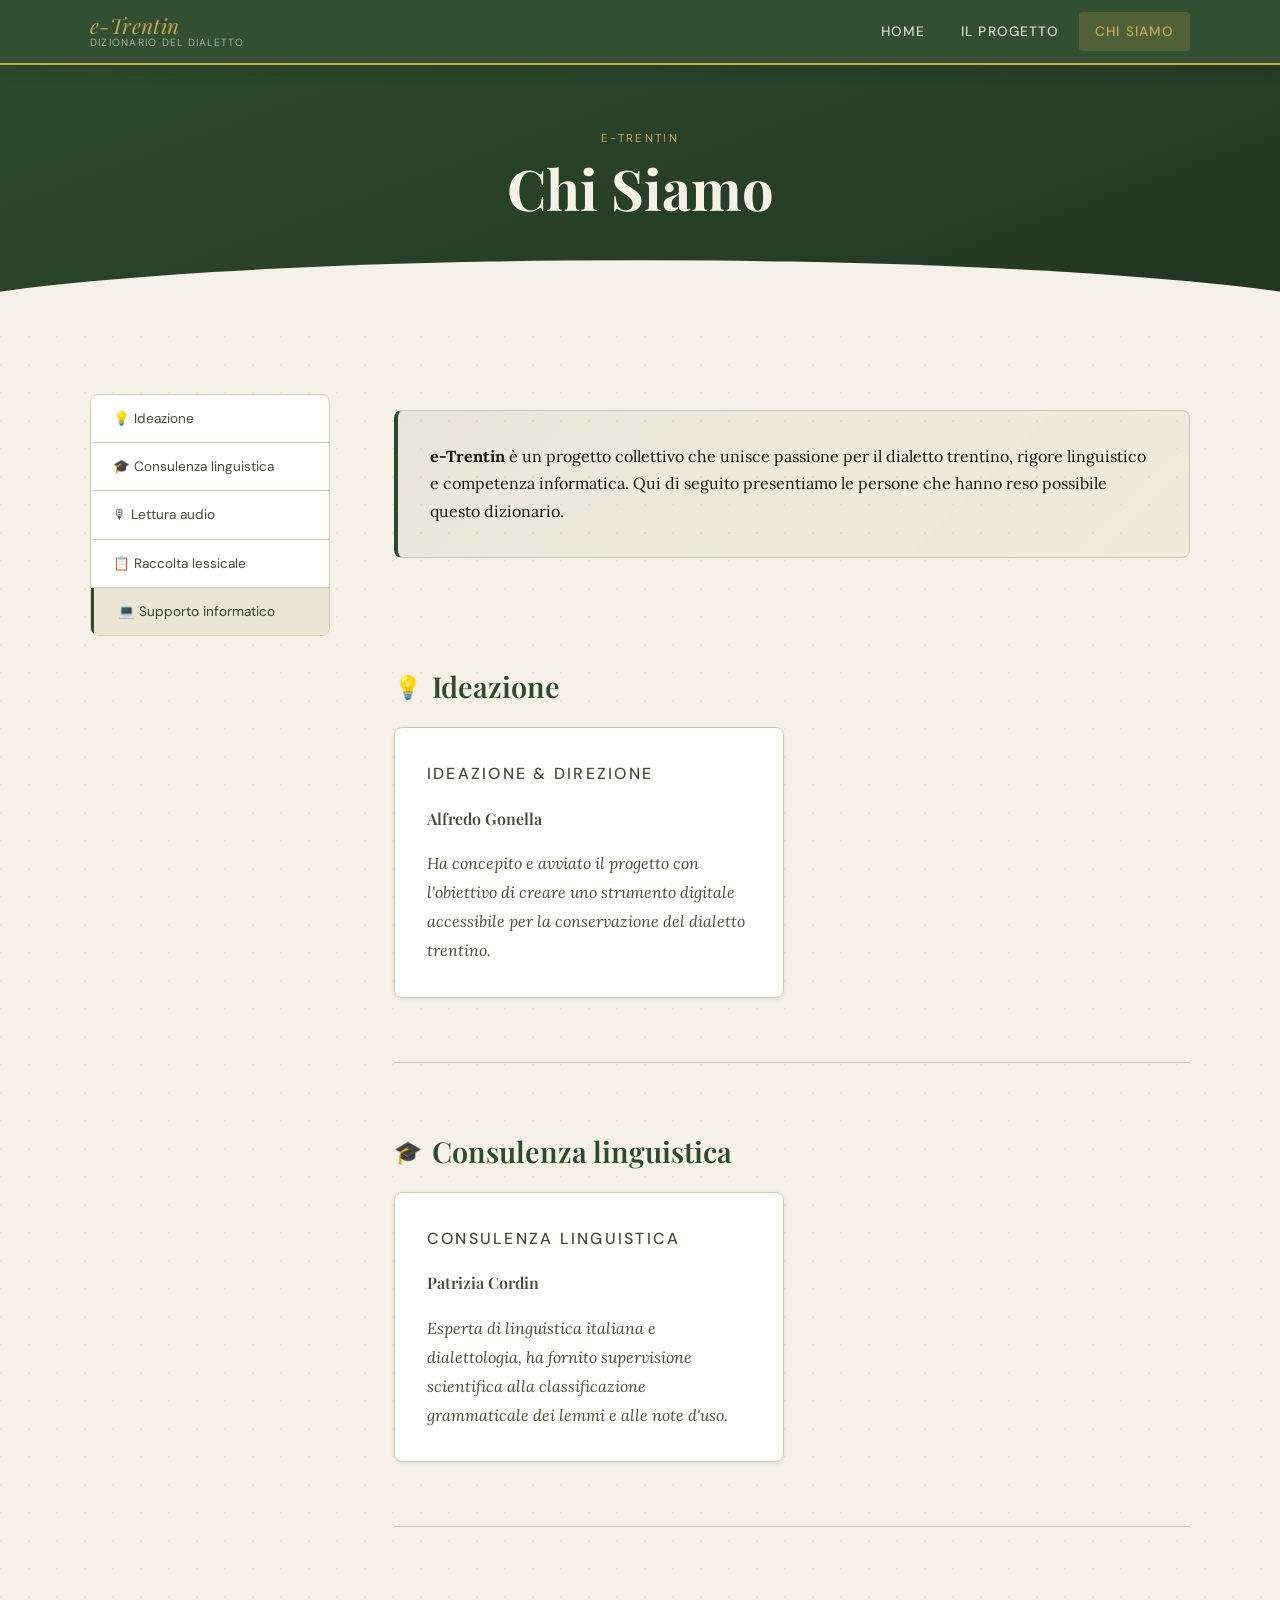
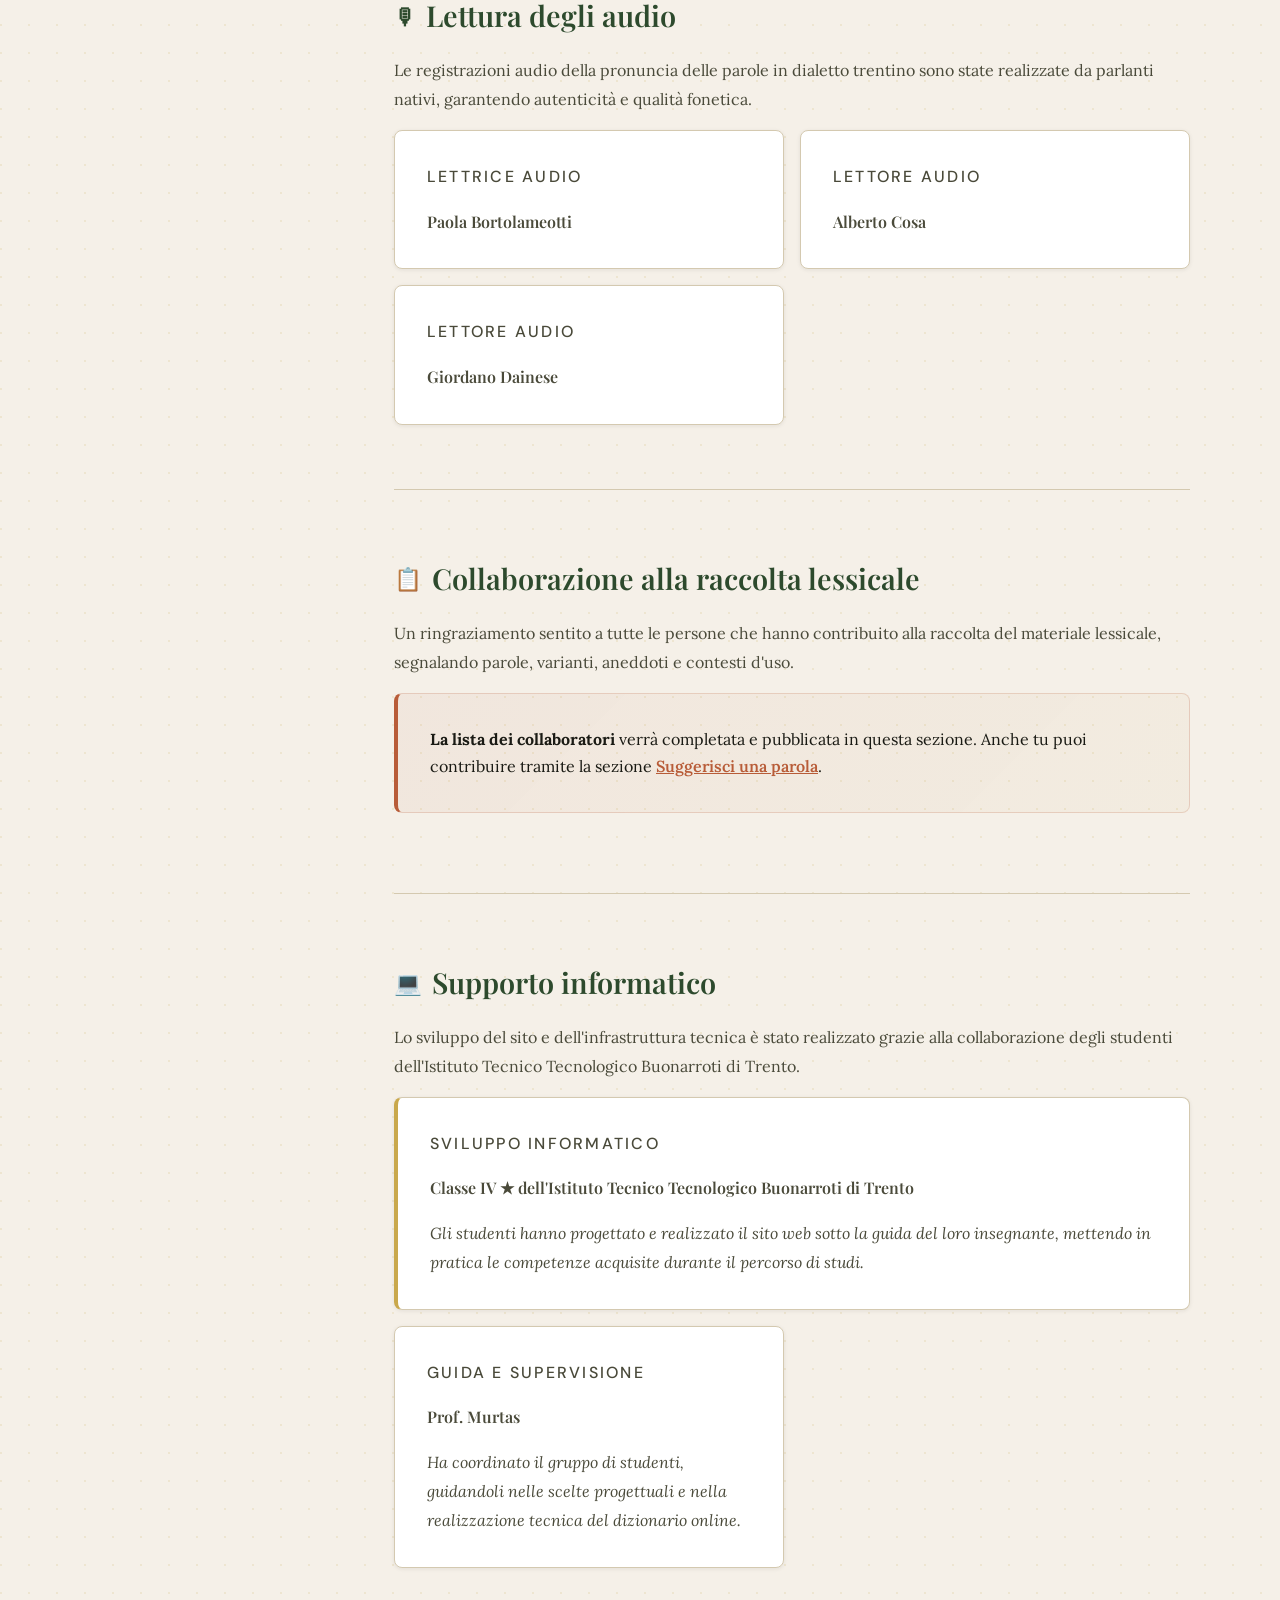
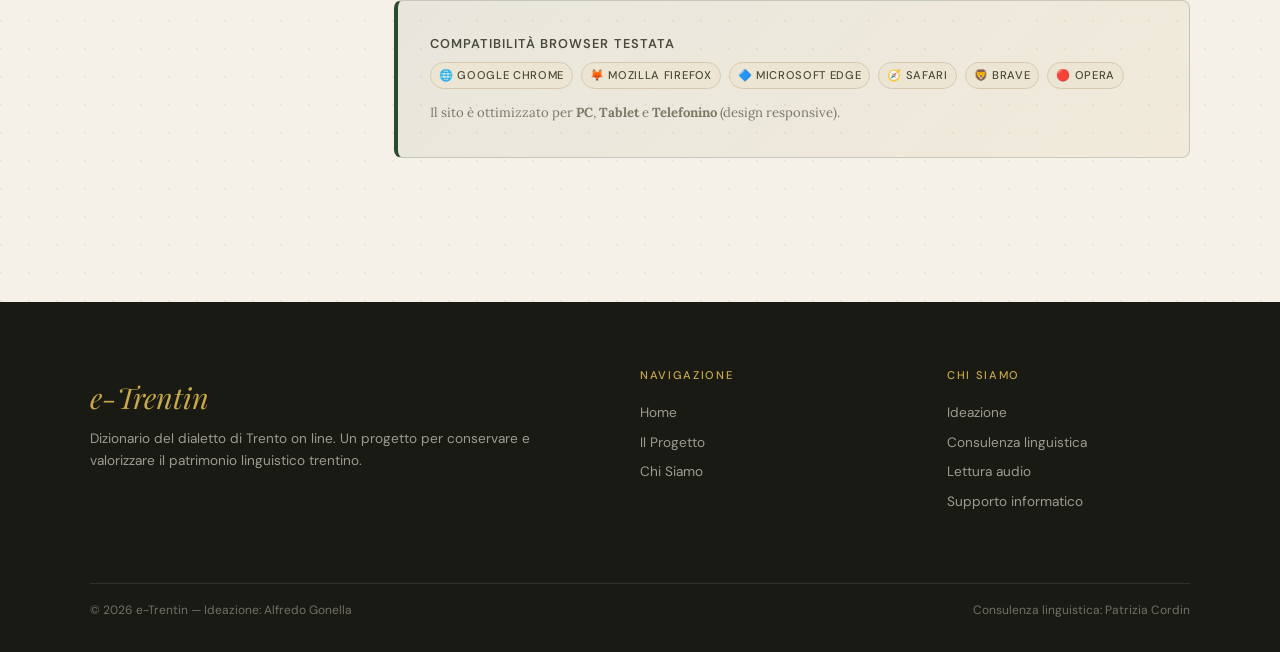
==== SITO/chi-siamo.html @ 4bbc8155 "rivoluzione del sitp dopo tante ore di lavoro, abbiamo sistemato e ottimizzato il sito, in base alle" ====
<!DOCTYPE html>
<html lang="it">
<head>
  <meta charset="UTF-8" />
  <meta name="viewport" content="width=device-width, initial-scale=1.0" />
  <meta name="description" content="Chi siamo: il team di e-Trentin — ideazione, consulenza linguistica, lettura audio, collaboratori e supporto informatico." />
  <title>Chi Siamo | e-Trentin</title>

  <link rel="icon" href="data:image/svg+xml,<svg xmlns='http://www.w3.org/2000/svg' viewBox='0 0 100 100'><text y='.9em' font-size='90'>🏔</text></svg>" />

  <link rel="stylesheet" href="style.css" />
  <link rel="stylesheet" href="pagine-interne.css" />
</head>
<body>

  <!-- NAVBAR -->
  <nav id="navbar" role="navigation" aria-label="Navigazione principale">
    <div class="container nav-inner">
      <a href="index.html" class="nav-logo" aria-label="e-Trentin — torna alla home">
        <span class="logo-title">e-Trentin</span>
        <span class="logo-sub">Dizionario del dialetto</span>
      </a>
      <button id="nav-toggle" class="nav-toggle" aria-label="Apri menu" aria-expanded="false" aria-controls="nav-links">
        <span></span><span></span><span></span>
      </button>
      <ul id="nav-links" class="nav-links" role="menubar">
        <li role="none"><a href="index.html"     role="menuitem">Home</a></li>
        <li role="none"><a href="progetto.html"  role="menuitem">Il Progetto</a></li>
        <li role="none"><a href="chi-siamo.html" role="menuitem" class="active">Chi Siamo</a></li>
      </ul>
    </div>
  </nav>


  <!-- HERO PAGINA -->
  <header class="page-hero" role="banner">
    <div class="container header-content">
      <span class="page-hero-tag">e-Trentin</span>
      <h1 class="page-hero-title">Chi Siamo</h1>
    </div>
  </header>


  <!-- CONTENUTO PRINCIPALE -->
  <main id="main-content">
    <div class="container">
      <div class="page-layout">

        <!-- SIDEBAR -->
        <aside class="page-sidebar" aria-label="Sezioni della pagina">
          <nav aria-label="Contenuto pagina">
            <ul class="sidebar-nav">
              <li><a href="#ideazione">💡 Ideazione</a></li>
              <li><a href="#consulenza">🎓 Consulenza linguistica</a></li>
              <li><a href="#audio">🎙 Lettura audio</a></li>
              <li><a href="#raccolta">📋 Raccolta lessicale</a></li>
              <li><a href="#informatica">💻 Supporto informatico</a></li>
            </ul>
          </nav>
        </aside>


        <!-- CONTENUTO -->
        <div class="page-content">

          <!-- Breve introduzione -->
          <div class="highlight-box" style="margin-bottom: 2.5rem;">
            <p>
              <strong>e-Trentin</strong> è un progetto collettivo che unisce passione per il dialetto trentino, rigore linguistico e competenza informatica. Qui di seguito presentiamo le persone che hanno reso possibile questo dizionario.
            </p>
          </div>


          <!-- IDEAZIONE -->
          <section id="ideazione" class="content-section" aria-labelledby="id-title">
            <h2 id="id-title">
              <span class="section-icon" aria-hidden="true">💡</span>
              Ideazione
            </h2>

            <div class="team-grid">
              <div class="team-card">
                <p class="team-card-role">Ideazione &amp; Direzione</p>
                <p class="team-card-name">Alfredo Gonella</p>
                <p class="team-card-detail">
                  Ha concepito e avviato il progetto con l'obiettivo di creare uno strumento digitale accessibile per la conservazione del dialetto trentino.
                </p>
              </div>
            </div>
          </section>


          <!-- CONSULENZA LINGUISTICA -->
          <section id="consulenza" class="content-section" aria-labelledby="cl-title">
            <h2 id="cl-title">
              <span class="section-icon" aria-hidden="true">🎓</span>
              Consulenza linguistica
            </h2>

            <div class="team-grid">
              <div class="team-card">
                <p class="team-card-role">Consulenza linguistica</p>
                <p class="team-card-name">Patrizia Cordin</p>
                <p class="team-card-detail">
                  Esperta di linguistica italiana e dialettologia, ha fornito supervisione scientifica alla classificazione grammaticale dei lemmi e alle note d'uso.
                </p>
              </div>
            </div>
          </section>


          <!-- LETTURA AUDIO -->
          <section id="audio" class="content-section" aria-labelledby="au-title">
            <h2 id="au-title">
              <span class="section-icon" aria-hidden="true">🎙</span>
              Lettura degli audio
            </h2>
            <p>
              Le registrazioni audio della pronuncia delle parole in dialetto trentino sono state realizzate da parlanti nativi, garantendo autenticità e qualità fonetica.
            </p>

            <div class="team-grid">
              <div class="team-card">
                <p class="team-card-role">Lettrice audio</p>
                <p class="team-card-name">Paola Bortolameotti</p>
              </div>
              <div class="team-card">
                <p class="team-card-role">Lettore audio</p>
                <p class="team-card-name">Alberto Cosa</p>
              </div>
              <div class="team-card">
                <p class="team-card-role">Lettore audio</p>
                <p class="team-card-name">Giordano Dainese</p>
              </div>
            </div>
          </section>


          <!-- COLLABORAZIONE RACCOLTA LESSICALE -->
          <section id="raccolta" class="content-section" aria-labelledby="ra-title">
            <h2 id="ra-title">
              <span class="section-icon" aria-hidden="true">📋</span>
              Collaborazione alla raccolta lessicale
            </h2>
            <p>
              Un ringraziamento sentito a tutte le persone che hanno contribuito alla raccolta del materiale lessicale, segnalando parole, varianti, aneddoti e contesti d'uso.
            </p>
            <div class="highlight-box terracotta">
              <strong>La lista dei collaboratori</strong> verrà completata e pubblicata in questa sezione. Anche tu puoi contribuire tramite la sezione <a href="progetto.html#suggerisci-parola" style="color:var(--clr-terracotta); font-weight:600;">Suggerisci una parola</a>.
            </div>
          </section>


          <!-- SUPPORTO INFORMATICO -->
          <section id="informatica" class="content-section" aria-labelledby="it-title">
            <h2 id="it-title">
              <span class="section-icon" aria-hidden="true">💻</span>
              Supporto informatico
            </h2>
            <p>
              Lo sviluppo del sito e dell'infrastruttura tecnica è stato realizzato grazie alla collaborazione degli studenti dell'Istituto Tecnico Tecnologico Buonarroti di Trento.
            </p>

            <div class="team-grid">

              <!-- Card speciale scuola -->
              <div class="team-card school">
                <p class="team-card-role">Sviluppo informatico</p>
                <p class="team-card-name">Classe IV ★ dell'Istituto Tecnico Tecnologico Buonarroti di Trento</p>
                <p class="team-card-detail">
                  Gli studenti hanno progettato e realizzato il sito web sotto la guida del loro insegnante, mettendo in pratica le competenze acquisite durante il percorso di studi.
                </p>
              </div>

              <!-- Professore -->
              <div class="team-card">
                <p class="team-card-role">Guida e supervisione</p>
                <p class="team-card-name">Prof. Murtas</p>
                <p class="team-card-detail">
                  Ha coordinato il gruppo di studenti, guidandoli nelle scelte progettuali e nella realizzazione tecnica del dizionario online.
                </p>
              </div>

            </div>

            <!-- Note sulla compatibilità browser -->
            <div class="highlight-box" style="margin-top: 2rem;">
              <h3 style="font-family: var(--font-ui); font-size: 0.8rem; font-weight:600; letter-spacing:.08em; text-transform:uppercase; color:var(--clr-mid); margin-bottom:.5rem;">Compatibilità browser testata</h3>
              <p style="display:flex; flex-wrap:wrap; gap:.5rem; margin:0;">
                <span class="badge">🌐 Google Chrome</span>
                <span class="badge">🦊 Mozilla Firefox</span>
                <span class="badge">🔷 Microsoft Edge</span>
                <span class="badge">🧭 Safari</span>
                <span class="badge">🦁 Brave</span>
                <span class="badge">🔴 Opera</span>
              </p>
              <p style="margin-top:.8rem; font-size:.82rem; color:var(--clr-light-text);">
                Il sito è ottimizzato per <strong>PC</strong>, <strong>Tablet</strong> e <strong>Telefonino</strong> (design responsive).
              </p>
            </div>
          </section>

        </div><!-- /.page-content -->
      </div><!-- /.page-layout -->
    </div><!-- /.container -->
  </main>


  <!-- FOOTER -->
  <footer id="site-footer" role="contentinfo">
    <div class="container">
      <div class="footer-grid">
        <div class="footer-brand">
          <p class="logo-title"><em>e</em>-Trentin</p>
          <p>Dizionario del dialetto di Trento on line. Un progetto per conservare e valorizzare il patrimonio linguistico trentino.</p>
        </div>
        <div class="footer-col">
          <h4>Navigazione</h4>
          <ul>
            <li><a href="index.html">Home</a></li>
            <li><a href="progetto.html">Il Progetto</a></li>
            <li><a href="chi-siamo.html">Chi Siamo</a></li>
          </ul>
        </div>
        <div class="footer-col">
          <h4>Chi Siamo</h4>
          <ul>
            <li><a href="#ideazione">Ideazione</a></li>
            <li><a href="#consulenza">Consulenza linguistica</a></li>
            <li><a href="#audio">Lettura audio</a></li>
            <li><a href="#informatica">Supporto informatico</a></li>
          </ul>
        </div>
      </div>
      <div class="footer-bottom">
        <span>© <script>document.write(new Date().getFullYear())</script> e-Trentin — Ideazione: Alfredo Gonella</span>
        <span>Consulenza linguistica: Patrizia Cordin</span>
      </div>
    </div>
  </footer>


  <!-- SCRIPT -->
  <script src="main.js"></script>
  <!-- Nessun JS specifico per questa pagina oltre al main -->

</body>
</html>
---- SITO/style.css ----
/* ============================================================
   e-Trentin — Dizionario del Dialetto di Trento
   Foglio di stile principale (style.css)
   ============================================================ */

/* ── Google Fonts ── */
@import url('https://fonts.googleapis.com/css2?family=Playfair+Display:ital,wght@0,400;0,600;0,700;1,400&family=Lora:ital,wght@0,400;0,500;1,400&family=DM+Sans:wght@300;400;500&display=swap');

/* ── Variabili CSS (palette e tipografia) ── */
:root {
  /* Colori principali */
  --clr-cream:       #f5f0e8;       /* sfondo principale caldo */
  --clr-parchment:   #ede5d3;       /* sfondo secondario */
  --clr-forest:      #2d4a2d;       /* verde bosco trentino */
  --clr-forest-lt:   #3d6b3d;       /* verde più chiaro */
  --clr-terracotta:  #b85c38;       /* terracotta / accento */
  --clr-gold:        #c9a84c;       /* oro / accento secondario */
  --clr-dark:        #1a1a14;       /* testo scuro */
  --clr-mid:         #4a4a3a;       /* testo medio */
  --clr-light-text:  #7a7a65;       /* testo chiaro / caption */
  --clr-border:      #d4c9b0;       /* bordi sottili */
  --clr-white:       #ffffff;

  /* Tipografia */
  --font-display: 'Playfair Display', Georgia, serif;
  --font-body:    'Lora', Georgia, serif;
  --font-ui:      'DM Sans', system-ui, sans-serif;

  /* Spaziature */
  --space-xs:  0.25rem;
  --space-sm:  0.5rem;
  --space-md:  1rem;
  --space-lg:  2rem;
  --space-xl:  4rem;
  --space-xxl: 7rem;

  /* Raggi bordo */
  --radius-sm: 4px;
  --radius-md: 8px;
  --radius-lg: 16px;
  --radius-pill: 999px;

  /* Ombre */
  --shadow-sm:  0 1px 4px rgba(26,26,20,.08);
  --shadow-md:  0 4px 16px rgba(26,26,20,.12);
  --shadow-lg:  0 12px 40px rgba(26,26,20,.16);

  /* Transizioni */
  --transition: 0.25s ease;
}

/* ── Reset e base ── */
*, *::before, *::after {
  box-sizing: border-box;
  margin: 0;
  padding: 0;
}

html {
  font-size: 16px;
  scroll-behavior: smooth;
}

body {
  font-family: var(--font-body);
  color: var(--clr-dark);
  background-color: var(--clr-cream);
  line-height: 1.7;
  /* Pattern di sfondo: ornamento geometrico sottile */
  background-image:
    radial-gradient(circle at 1px 1px, rgba(201,168,76,.15) 1px, transparent 0);
  background-size: 28px 28px;
}

/* ── Accessibilità: focus visibile ── */
:focus-visible {
  outline: 2px solid var(--clr-terracotta);
  outline-offset: 3px;
}

/* ── Utilità generali ── */
.container {
  width: 90%;
  max-width: 1100px;
  margin: 0 auto;
}

.visually-hidden {
  position: absolute;
  width: 1px; height: 1px;
  overflow: hidden;
  clip: rect(0 0 0 0);
  white-space: nowrap;
}

/* ── NAVBAR ── */
#navbar {
  position: sticky;
  top: 0;
  z-index: 100;
  background: rgba(45,74,45,.97);
  backdrop-filter: blur(8px);
  border-bottom: 2px solid var(--clr-gold);
  box-shadow: var(--shadow-md);
}

.nav-inner {
  display: flex;
  align-items: center;
  justify-content: space-between;
  padding: 0.75rem 0;
}

/* Logo testuale nella navbar */
.nav-logo {
  text-decoration: none;
  display: flex;
  flex-direction: column;
  line-height: 1.1;
}

.nav-logo .logo-title {
  font-family: var(--font-display);
  font-style: italic;
  font-weight: 400;
  color: var(--clr-gold);
  font-size: 1.3rem;
  letter-spacing: 0.02em;
}

.nav-logo .logo-sub {
  font-family: var(--font-ui);
  font-size: 0.65rem;
  font-weight: 300;
  color: rgba(245,240,232,.7);
  letter-spacing: 0.12em;
  text-transform: uppercase;
}

/* Voci di navigazione */
.nav-links {
  display: flex;
  align-items: center;
  gap: 0.25rem;
  list-style: none;
}

.nav-links a {
  display: block;
  padding: 0.5rem 1rem;
  font-family: var(--font-ui);
  font-weight: 500;
  font-size: 0.85rem;
  letter-spacing: 0.08em;
  text-transform: uppercase;
  color: rgba(245,240,232,.85);
  text-decoration: none;
  border-radius: var(--radius-sm);
  transition: background var(--transition), color var(--transition);
}

.nav-links a:hover,
.nav-links a.active {
  background: rgba(201,168,76,.2);
  color: var(--clr-gold);
}

/* Hamburger per mobile */
.nav-toggle {
  display: none;
  flex-direction: column;
  gap: 5px;
  background: none;
  border: none;
  cursor: pointer;
  padding: 0.4rem;
}

.nav-toggle span {
  display: block;
  width: 24px;
  height: 2px;
  background: var(--clr-gold);
  border-radius: 2px;
  transition: transform var(--transition), opacity var(--transition);
}

/* Stato aperto hamburger */
.nav-toggle.open span:nth-child(1) { transform: translateY(7px) rotate(45deg); }
.nav-toggle.open span:nth-child(2) { opacity: 0; }
.nav-toggle.open span:nth-child(3) { transform: translateY(-7px) rotate(-45deg); }

/* ── HEADER HERO ── */
#site-header {
  background: linear-gradient(160deg, var(--clr-forest) 0%, #1a301a 100%);
  padding: var(--space-xl) 0 var(--space-lg);
  text-align: center;
  position: relative;
  overflow: hidden;
}

/* Decorazione montagne stilizzate */
#site-header::before {
  content: '';
  position: absolute;
  bottom: 0; left: 0; right: 0;
  height: 60px;
  background: var(--clr-cream);
  clip-path: polygon(0 100%, 10% 40%, 20% 70%, 35% 20%, 50% 60%, 65% 10%, 78% 55%, 88% 30%, 100% 60%, 100% 100%);
}

.header-content {
  position: relative;
  z-index: 1;
}

.header-pretitle {
  font-family: var(--font-ui);
  font-size: 0.75rem;
  font-weight: 300;
  letter-spacing: 0.2em;
  text-transform: uppercase;
  color: var(--clr-gold);
  margin-bottom: var(--space-sm);
}

.site-title {
  font-family: var(--font-display);
  font-size: clamp(2.8rem, 8vw, 5.5rem);
  font-weight: 700;
  color: var(--clr-cream);
  line-height: 1;
  letter-spacing: -0.02em;
}

.site-title em {
  color: var(--clr-gold);
  font-style: italic;
}

.site-subtitle {
  font-family: var(--font-body);
  font-size: clamp(0.9rem, 2vw, 1.1rem);
  font-style: italic;
  color: rgba(245,240,232,.7);
  margin-top: 0.5rem;
  letter-spacing: 0.04em;
}

/* ── SEZIONI GENERICHE ── */
section {
  padding: var(--space-xl) 0;
}

.section-title {
  font-family: var(--font-display);
  font-size: clamp(1.5rem, 4vw, 2.2rem);
  font-weight: 600;
  color: var(--clr-forest);
  margin-bottom: var(--space-md);
  position: relative;
  display: inline-block;
}

/* Sottolineatura decorativa */
.section-title::after {
  content: '';
  display: block;
  width: 50%;
  height: 3px;
  background: linear-gradient(90deg, var(--clr-terracotta), transparent);
  margin-top: 6px;
  border-radius: var(--radius-pill);
}

.section-title.centered {
  display: block;
  text-align: center;
}

.section-title.centered::after {
  margin: 8px auto 0;
}

/* ── CARD GENERICA ── */
.card {
  background: var(--clr-white);
  border: 1px solid var(--clr-border);
  border-radius: var(--radius-md);
  padding: var(--space-lg);
  box-shadow: var(--shadow-sm);
  transition: box-shadow var(--transition), transform var(--transition);
}

.card:hover {
  box-shadow: var(--shadow-md);
  transform: translateY(-2px);
}

/* ── BADGE / CHIP ── */
.badge {
  display: inline-block;
  font-family: var(--font-ui);
  font-size: 0.7rem;
  font-weight: 500;
  letter-spacing: 0.06em;
  text-transform: uppercase;
  padding: 2px 8px;
  border-radius: var(--radius-pill);
  background: var(--clr-parchment);
  color: var(--clr-mid);
  border: 1px solid var(--clr-border);
}

.badge.verb     { background: #e8f0e8; color: #2d5a2d; border-color: #b0d0b0; }
.badge.noun-m   { background: #e8eef8; color: #1e3a6e; border-color: #a8c0e0; }
.badge.noun-f   { background: #f8eaed; color: #7a1a2e; border-color: #e0a8b8; }
.badge.adv      { background: #f8f0e0; color: #6e4a00; border-color: #e0c880; }
.badge.prop     { background: #f0e8f8; color: #4a1a7a; border-color: #c8a0e0; }

/* ── PULSANTI ── */
.btn {
  display: inline-flex;
  align-items: center;
  gap: var(--space-sm);
  font-family: var(--font-ui);
  font-weight: 500;
  font-size: 0.875rem;
  letter-spacing: 0.04em;
  padding: 0.65rem 1.4rem;
  border-radius: var(--radius-md);
  border: 2px solid transparent;
  cursor: pointer;
  text-decoration: none;
  transition: all var(--transition);
  white-space: nowrap;
}

.btn-primary {
  background: var(--clr-forest);
  color: var(--clr-cream);
  border-color: var(--clr-forest);
}

.btn-primary:hover {
  background: var(--clr-forest-lt);
  border-color: var(--clr-forest-lt);
}

.btn-accent {
  background: var(--clr-terracotta);
  color: var(--clr-white);
  border-color: var(--clr-terracotta);
}

.btn-accent:hover {
  background: #a04a28;
  border-color: #a04a28;
}

.btn-outline {
  background: transparent;
  color: var(--clr-forest);
  border-color: var(--clr-forest);
}

.btn-outline:hover {
  background: var(--clr-forest);
  color: var(--clr-cream);
}

/* ── FOOTER ── */
#site-footer {
  background: var(--clr-dark);
  color: rgba(245,240,232,.7);
  padding: var(--space-xl) 0 var(--space-lg);
  font-family: var(--font-ui);
  font-size: 0.85rem;
}

.footer-grid {
  display: grid;
  grid-template-columns: 2fr 1fr 1fr;
  gap: var(--space-xl);
  margin-bottom: var(--space-xl);
}

.footer-brand .logo-title {
  font-family: var(--font-display);
  font-style: italic;
  font-size: 1.8rem;
  color: var(--clr-gold);
}

.footer-brand p {
  margin-top: var(--space-sm);
  line-height: 1.6;
  color: rgba(245,240,232,.6);
}

.footer-col h4 {
  font-family: var(--font-ui);
  font-size: 0.7rem;
  font-weight: 500;
  letter-spacing: 0.15em;
  text-transform: uppercase;
  color: var(--clr-gold);
  margin-bottom: var(--space-md);
}

.footer-col ul {
  list-style: none;
}

.footer-col ul li {
  margin-bottom: 0.4rem;
}

.footer-col a {
  color: rgba(245,240,232,.6);
  text-decoration: none;
  transition: color var(--transition);
}

.footer-col a:hover {
  color: var(--clr-gold);
}

.footer-bottom {
  border-top: 1px solid rgba(255,255,255,.1);
  padding-top: var(--space-md);
  display: flex;
  justify-content: space-between;
  align-items: center;
  flex-wrap: wrap;
  gap: var(--space-sm);
  color: rgba(245,240,232,.4);
  font-size: 0.75rem;
}

/* ── ANIMAZIONI ── */
@keyframes fadeInUp {
  from { opacity: 0; transform: translateY(20px); }
  to   { opacity: 1; transform: translateY(0); }
}

@keyframes fadeIn {
  from { opacity: 0; }
  to   { opacity: 1; }
}

.animate-fade-up {
  animation: fadeInUp 0.6s ease both;
}

.animate-fade {
  animation: fadeIn 0.5s ease both;
}

/* Ritardi per stagger */
.delay-1 { animation-delay: 0.1s; }
.delay-2 { animation-delay: 0.2s; }
.delay-3 { animation-delay: 0.3s; }
.delay-4 { animation-delay: 0.4s; }

/* ── RESPONSIVE ── */
@media (max-width: 768px) {
  /* Navbar mobile */
  .nav-toggle {
    display: flex;
  }

  .nav-links {
    display: none;
    position: absolute;
    top: 100%;
    left: 0; right: 0;
    background: rgba(30,50,30,.98);
    flex-direction: column;
    align-items: stretch;
    padding: var(--space-md);
    gap: 0.1rem;
    border-bottom: 2px solid var(--clr-gold);
  }

  .nav-links.open {
    display: flex;
  }

  .nav-links a {
    padding: 0.75rem 1rem;
    font-size: 0.95rem;
  }

  /* Footer mobile */
  .footer-grid {
    grid-template-columns: 1fr;
    gap: var(--space-lg);
  }
}

@media (max-width: 480px) {
  .footer-bottom {
    flex-direction: column;
    text-align: center;
  }
}
---- SITO/pagine-interne.css ----
/* ============================================================
   e-Trentin — CSS per le pagine PROGETTO e CHI SIAMO
   (pagine-interne.css)
   ============================================================ */

/* ── HERO PAGINE INTERNE ── */
.page-hero {
  background: linear-gradient(160deg, var(--clr-forest) 0%, #213521 100%);
  padding: var(--space-xl) 0 var(--space-xxl);
  text-align: center;
  position: relative;
  overflow: hidden;
}

/* Decorazione onde */
.page-hero::before {
  content: '';
  position: absolute;
  bottom: 0; left: 0; right: 0;
  height: 70px;
  background: var(--clr-cream);
  clip-path: ellipse(60% 100% at 50% 100%);
}

.page-hero-tag {
  font-family: var(--font-ui);
  font-size: 0.72rem;
  letter-spacing: 0.2em;
  text-transform: uppercase;
  color: var(--clr-gold);
  margin-bottom: var(--space-sm);
  display: block;
}

.page-hero-title {
  font-family: var(--font-display);
  font-size: clamp(2rem, 6vw, 3.5rem);
  font-weight: 700;
  color: var(--clr-cream);
  line-height: 1.1;
}

/* ── LAYOUT PAGINA CON SIDEBAR ── */
.page-layout {
  display: grid;
  grid-template-columns: 240px 1fr;
  gap: var(--space-xl);
  padding: var(--space-xl) 0;
  align-items: start;
}

/* Sidebar navigazione interna */
.page-sidebar {
  position: sticky;
  top: 80px; /* sotto la navbar */
}

.sidebar-nav {
  list-style: none;
  background: var(--clr-white);
  border: 1px solid var(--clr-border);
  border-radius: var(--radius-md);
  overflow: hidden;
}

.sidebar-nav li a {
  display: block;
  padding: 0.75rem 1.2rem;
  font-family: var(--font-ui);
  font-size: 0.85rem;
  font-weight: 400;
  color: var(--clr-mid);
  text-decoration: none;
  border-left: 3px solid transparent;
  transition: all var(--transition);
  border-bottom: 1px solid var(--clr-border);
}

.sidebar-nav li:last-child a { border-bottom: none; }

.sidebar-nav li a:hover,
.sidebar-nav li a.active {
  color: var(--clr-forest);
  border-left-color: var(--clr-forest);
  background: var(--clr-parchment);
  padding-left: 1.5rem;
}

/* ── CONTENUTO PAGINE ── */
.page-content {
  min-width: 0; /* evita overflow in grid */
}

/* Sezione articolo */
.content-section {
  padding: var(--space-xl) 0;
  border-bottom: 1px solid var(--clr-border);
  scroll-margin-top: 90px; /* offset per la navbar sticky */
}

.content-section:last-child { border-bottom: none; }

.content-section h2 {
  font-family: var(--font-display);
  font-size: 1.8rem;
  font-weight: 600;
  color: var(--clr-forest);
  margin-bottom: var(--space-md);
  display: flex;
  align-items: center;
  gap: 0.6rem;
}

.content-section h2 .section-icon {
  font-size: 1.4rem;
}

.content-section p {
  font-size: 1rem;
  line-height: 1.8;
  color: var(--clr-mid);
  margin-bottom: var(--space-md);
}

.content-section p:last-child { margin-bottom: 0; }

/* ── BLOCCO EVIDENZIATO ── */
.highlight-box {
  background: linear-gradient(135deg, rgba(45,74,45,.06), rgba(201,168,76,.08));
  border: 1px solid rgba(45,74,45,.2);
  border-left: 4px solid var(--clr-forest);
  border-radius: var(--radius-md);
  padding: var(--space-lg);
  margin: var(--space-md) 0;
}

.highlight-box.terracotta {
  background: linear-gradient(135deg, rgba(184,92,56,.06), rgba(201,168,76,.05));
  border-color: rgba(184,92,56,.2);
  border-left-color: var(--clr-terracotta);
}

/* ── TABELLA ABBREVIAZIONI ── */
.abbr-table {
  width: 100%;
  border-collapse: collapse;
  font-size: 0.9rem;
  margin-top: var(--space-md);
}

.abbr-table th {
  background: var(--clr-forest);
  color: var(--clr-cream);
  padding: 0.6rem 1rem;
  text-align: left;
  font-family: var(--font-ui);
  font-size: 0.75rem;
  font-weight: 500;
  letter-spacing: 0.08em;
  text-transform: uppercase;
}

.abbr-table th:first-child { border-radius: var(--radius-sm) 0 0 0; }
.abbr-table th:last-child  { border-radius: 0 var(--radius-sm) 0 0; }

.abbr-table td {
  padding: 0.55rem 1rem;
  border-bottom: 1px solid var(--clr-border);
  color: var(--clr-mid);
  vertical-align: top;
}

.abbr-table tr:last-child td { border-bottom: none; }

.abbr-table tr:nth-child(even) td {
  background: rgba(237,229,211,.35);
}

.abbr-table td:first-child {
  font-family: var(--font-display);
  font-weight: 600;
  color: var(--clr-dark);
  white-space: nowrap;
}

/* ── FORM SUGGERISCI PAROLA ── */
#suggerisci-parola .suggest-form {
  background: var(--clr-white);
  border: 1px solid var(--clr-border);
  border-radius: var(--radius-md);
  padding: var(--space-lg);
  box-shadow: var(--shadow-sm);
}

.form-grid {
  display: grid;
  grid-template-columns: 1fr 1fr;
  gap: var(--space-md);
}

.form-grid .span-full {
  grid-column: 1 / -1;
}

.form-field label {
  display: block;
  font-family: var(--font-ui);
  font-size: 0.75rem;
  font-weight: 500;
  letter-spacing: 0.08em;
  text-transform: uppercase;
  color: var(--clr-mid);
  margin-bottom: 5px;
}

.form-field input,
.form-field select,
.form-field textarea {
  width: 100%;
  padding: 0.65rem 0.9rem;
  font-family: var(--font-body);
  font-size: 0.9rem;
  border: 1px solid var(--clr-border);
  border-radius: var(--radius-sm);
  background: var(--clr-cream);
  color: var(--clr-dark);
  transition: border-color var(--transition), box-shadow var(--transition);
}

.form-field input:focus,
.form-field select:focus,
.form-field textarea:focus {
  outline: none;
  border-color: var(--clr-forest);
  box-shadow: 0 0 0 3px rgba(45,74,45,.08);
}

.form-field textarea {
  resize: vertical;
  min-height: 100px;
}

/* Messaggio di successo invio */
.form-success {
  display: none;
  align-items: center;
  gap: var(--space-sm);
  padding: var(--space-md);
  background: rgba(45,74,45,.1);
  border: 1px solid rgba(45,74,45,.3);
  border-radius: var(--radius-md);
  color: var(--clr-forest);
  font-family: var(--font-ui);
  font-size: 0.9rem;
  margin-top: var(--space-md);
}

.form-success.visible { display: flex; }

/* ── ADMIN LINK ── */
.admin-link-box {
  display: inline-flex;
  align-items: center;
  gap: 0.6rem;
  padding: 0.75rem 1.4rem;
  background: var(--clr-dark);
  color: var(--clr-gold);
  border-radius: var(--radius-md);
  font-family: var(--font-ui);
  font-size: 0.85rem;
  font-weight: 500;
  text-decoration: none;
  letter-spacing: 0.06em;
  transition: background var(--transition);
}

.admin-link-box:hover {
  background: var(--clr-forest);
  color: var(--clr-gold);
}

/* ── CHI SIAMO — TEAM CARDS ── */
.team-grid {
  display: grid;
  grid-template-columns: repeat(auto-fill, minmax(260px, 1fr));
  gap: var(--space-md);
  margin-top: var(--space-md);
}

.team-card {
  background: var(--clr-white);
  border: 1px solid var(--clr-border);
  border-radius: var(--radius-md);
  padding: var(--space-lg);
  box-shadow: var(--shadow-sm);
  transition: box-shadow var(--transition), transform var(--transition);
}

.team-card:hover {
  box-shadow: var(--shadow-md);
  transform: translateY(-3px);
}

.team-card-role {
  font-family: var(--font-ui);
  font-size: 0.68rem;
  font-weight: 500;
  letter-spacing: 0.14em;
  text-transform: uppercase;
  color: var(--clr-terracotta);
  margin-bottom: 0.4rem;
}

.team-card-name {
  font-family: var(--font-display);
  font-size: 1.1rem;
  font-weight: 600;
  color: var(--clr-dark);
  line-height: 1.3;
}

.team-card-name + .team-card-name {
  margin-top: 0.2rem;
}

.team-card-detail {
  margin-top: 0.6rem;
  font-size: 0.82rem;
  color: var(--clr-light-text);
  font-style: italic;
  line-height: 1.5;
}

/* Card speciale scuola */
.team-card.school {
  border-left: 4px solid var(--clr-gold);
  grid-column: 1 / -1;
}

.team-card.school .team-card-name {
  font-size: 1rem;
}

/* ── RESPONSIVE PAGINE INTERNE ── */
@media (max-width: 900px) {
  .page-layout {
    grid-template-columns: 1fr;
  }

  .page-sidebar {
    position: static;
  }

  /* Rendi la sidebar una riga orizzontale */
  .sidebar-nav {
    display: flex;
    overflow-x: auto;
    border-radius: var(--radius-pill);
    -webkit-overflow-scrolling: touch;
  }

  .sidebar-nav li {
    flex-shrink: 0;
  }

  .sidebar-nav li a {
    border-bottom: none;
    border-left: none;
    border-bottom: 3px solid transparent;
    white-space: nowrap;
    padding: 0.7rem 1rem;
  }

  .sidebar-nav li a:hover,
  .sidebar-nav li a.active {
    border-left: none;
    border-bottom-color: var(--clr-forest);
    padding-left: 1rem;
  }
}

@media (max-width: 600px) {
  .form-grid {
    grid-template-columns: 1fr;
  }
}
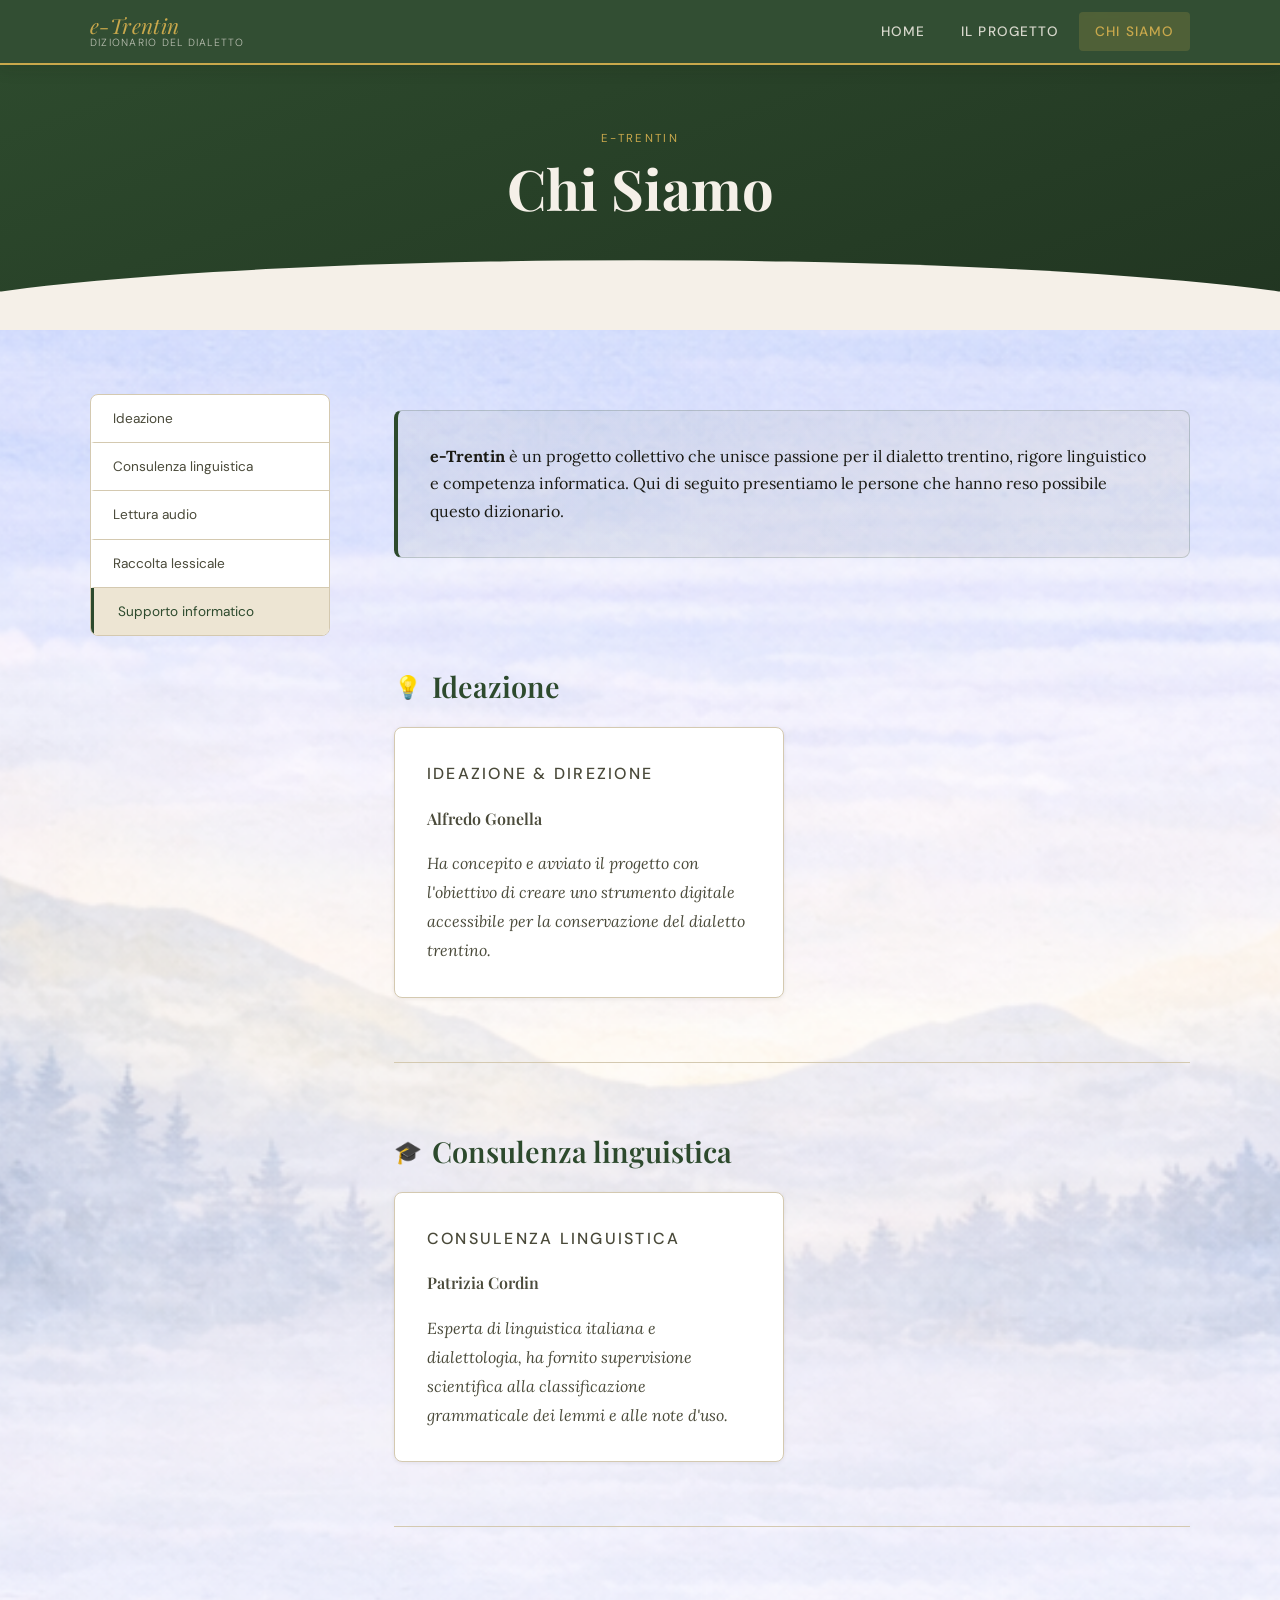
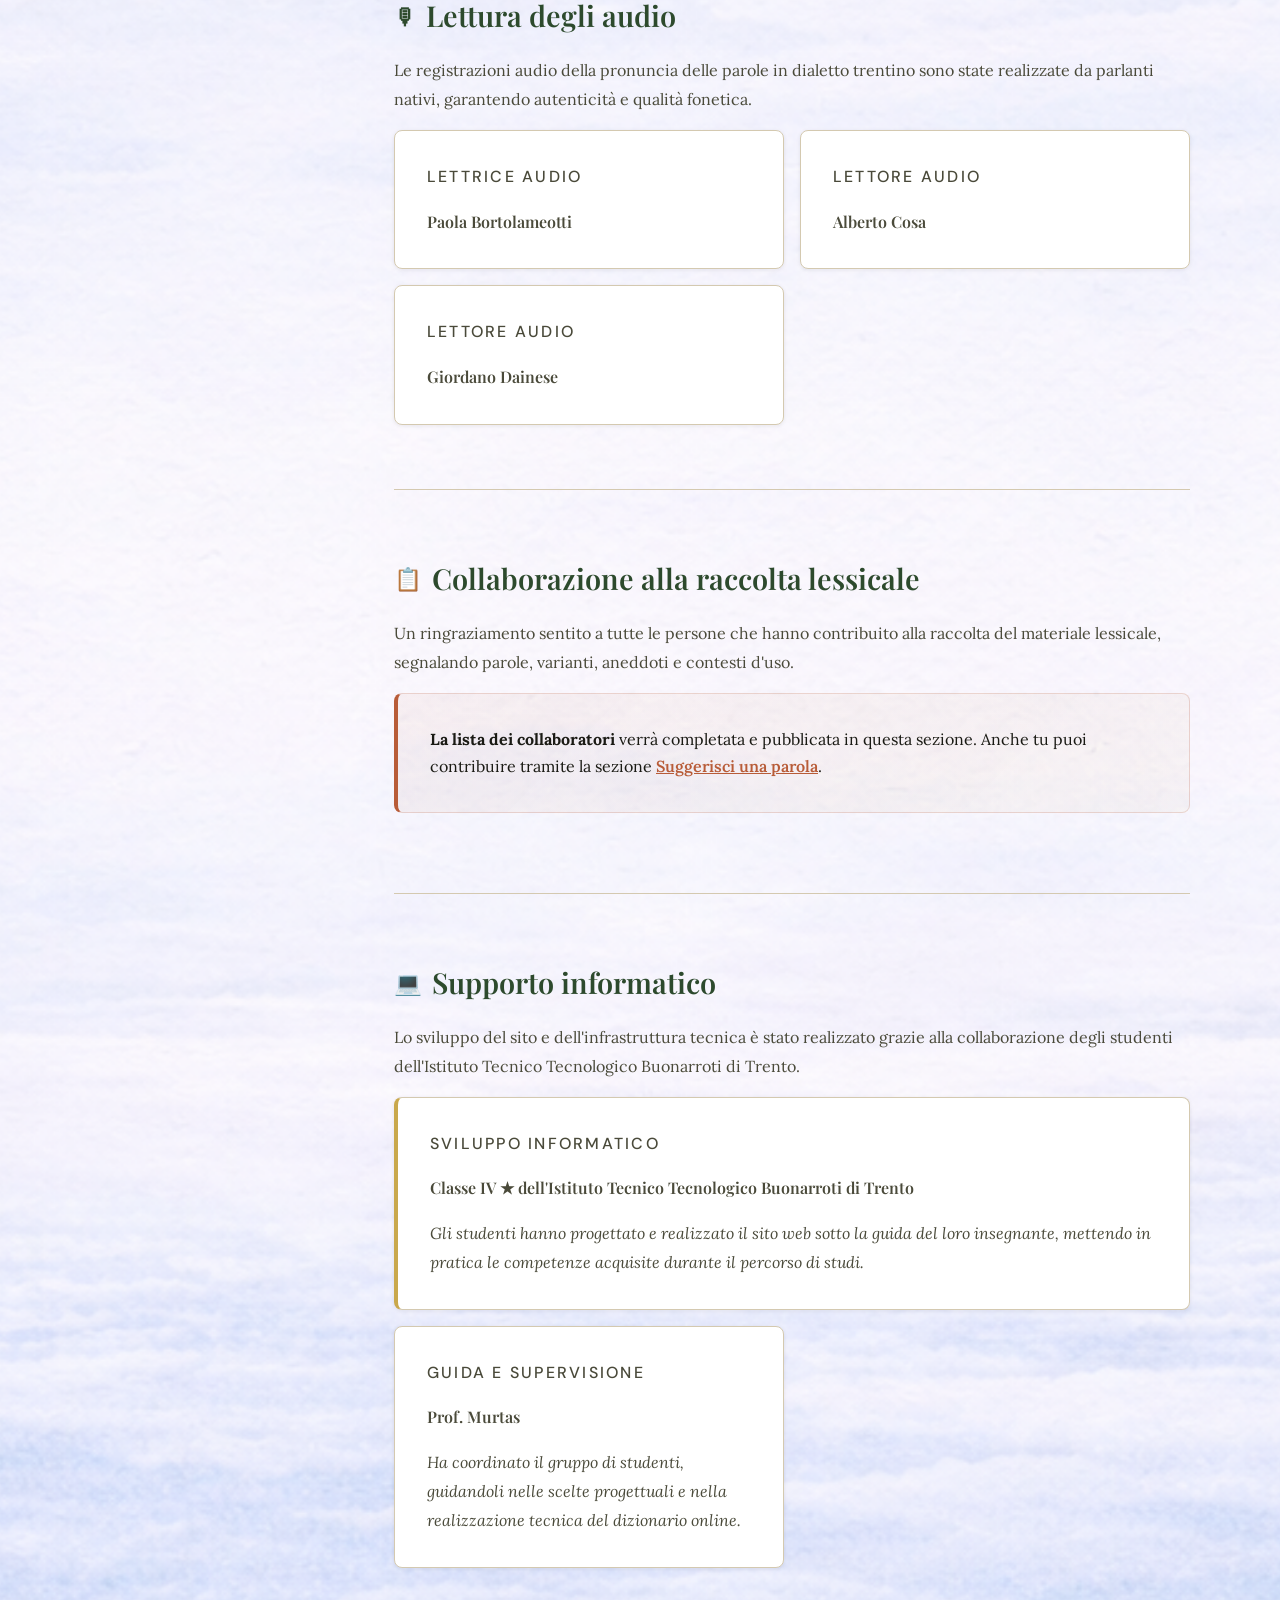
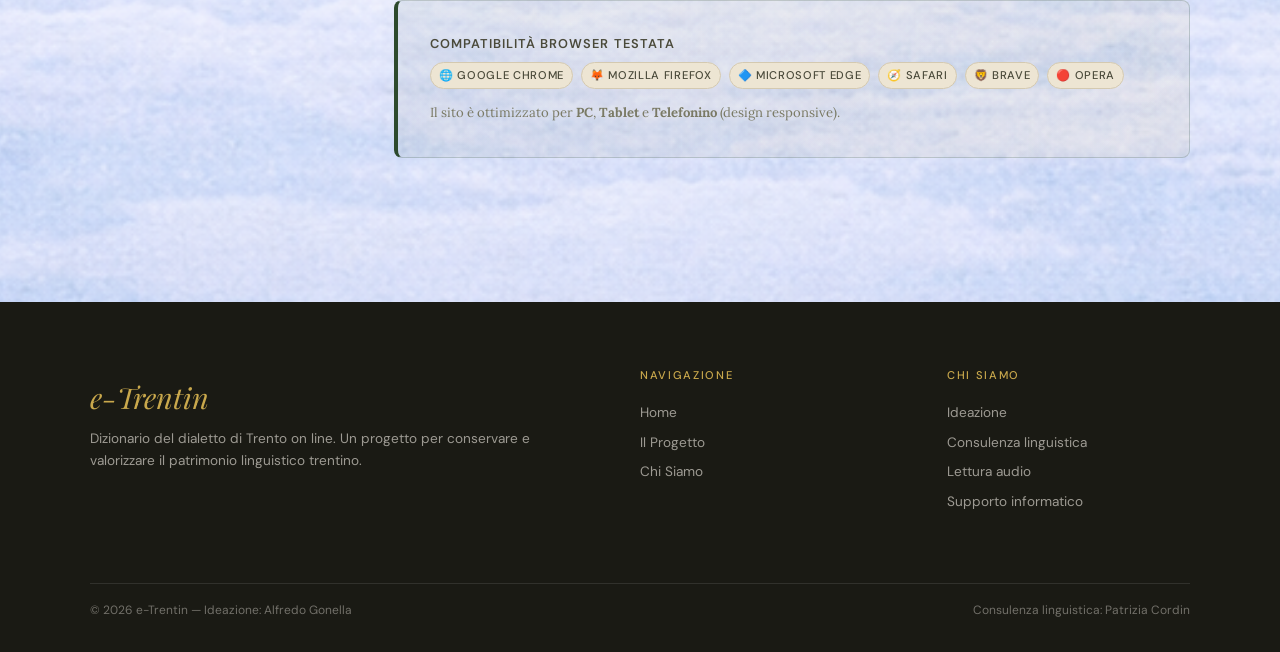
==== commit b5275bbf: "modifiche estetica" ====
--- a/SITO/chi-siamo.html
+++ b/SITO/chi-siamo.html
@@ -50,11 +50,11 @@
         <aside class="page-sidebar" aria-label="Sezioni della pagina">
           <nav aria-label="Contenuto pagina">
             <ul class="sidebar-nav">
-              <li><a href="#ideazione">💡 Ideazione</a></li>
-              <li><a href="#consulenza">🎓 Consulenza linguistica</a></li>
-              <li><a href="#audio">🎙 Lettura audio</a></li>
-              <li><a href="#raccolta">📋 Raccolta lessicale</a></li>
-              <li><a href="#informatica">💻 Supporto informatico</a></li>
+              <li><a href="#ideazione">Ideazione</a></li>
+              <li><a href="#consulenza">Consulenza linguistica</a></li>
+              <li><a href="#audio">Lettura audio</a></li>
+              <li><a href="#raccolta">Raccolta lessicale</a></li>
+              <li><a href="#informatica">Supporto informatico</a></li>
             </ul>
           </nav>
         </aside>
--- a/SITO/style.css
+++ b/SITO/style.css
@@ -59,17 +59,27 @@
 html {
   font-size: 16px;
   scroll-behavior: smooth;
+  min-height: 100%;
+  background: transparent !important;
 }
 
 body {
+  position: relative;
   font-family: var(--font-body);
   color: var(--clr-dark);
-  background-color: var(--clr-cream);
   line-height: 1.7;
-  /* Pattern di sfondo: ornamento geometrico sottile */
-  background-image:
-    radial-gradient(circle at 1px 1px, rgba(201,168,76,.15) 1px, transparent 0);
-  background-size: 28px 28px;
+  min-height: 100%;
+  background: transparent !important;
+}
+
+body::before {
+  content: '';
+  position: absolute;
+  inset: 0;
+  z-index: -1;
+  background: url("./Foto/nuovoSfondo.png") center/cover scroll no-repeat;
+  opacity: 1;
+  pointer-events: none;
 }
 
 /* ── Accessibilità: focus visibile ── */
@@ -192,7 +202,13 @@
 
 /* ── HEADER HERO ── */
 #site-header {
-  background: linear-gradient(160deg, var(--clr-forest) 0%, #1a301a 100%);
+  background-image:
+    linear-gradient(160deg, rgba(26,48,26,.88) 0%, rgba(20,32,20,.76) 100%),
+    url("Foto/nuovoSfondo.png");
+  background-position: center;
+  background-repeat: no-repeat;
+  background-size: cover;
+  background-attachment: fixed;
   padding: var(--space-xl) 0 var(--space-lg);
   text-align: center;
   position: relative;
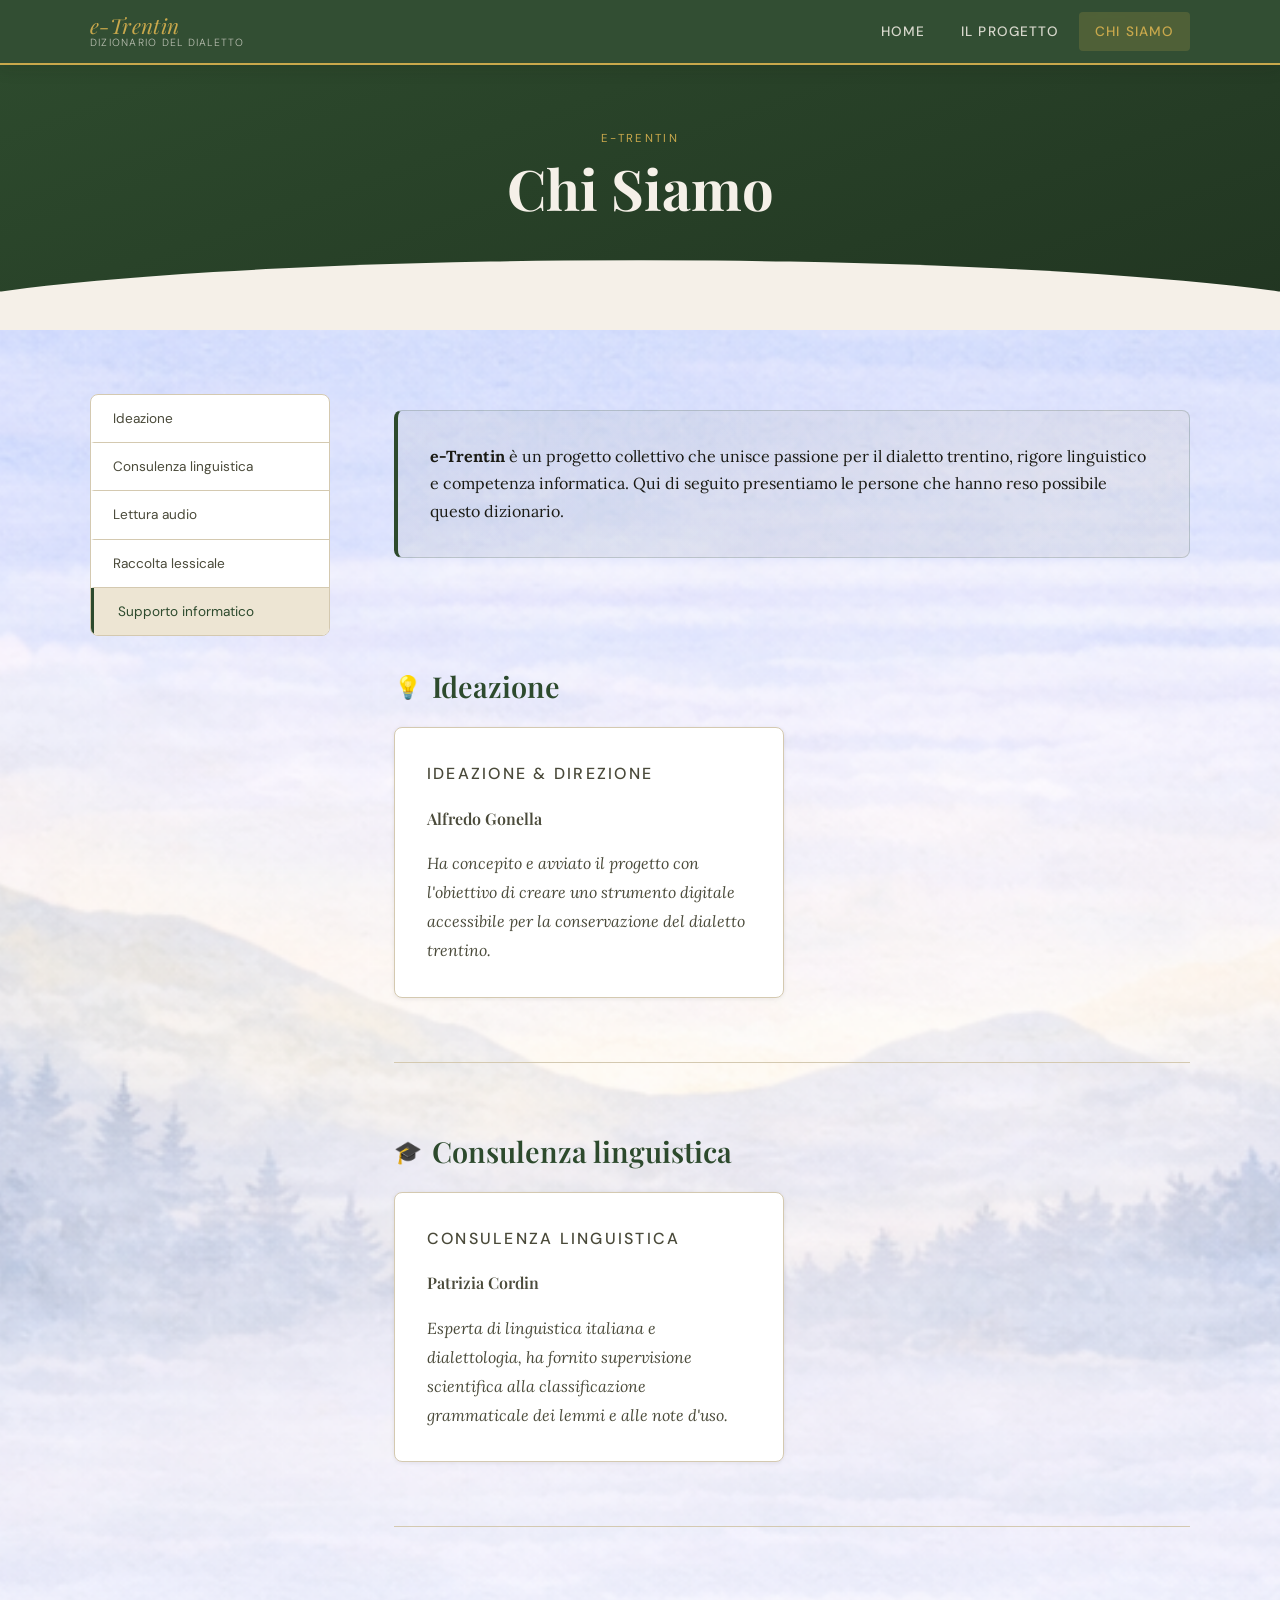
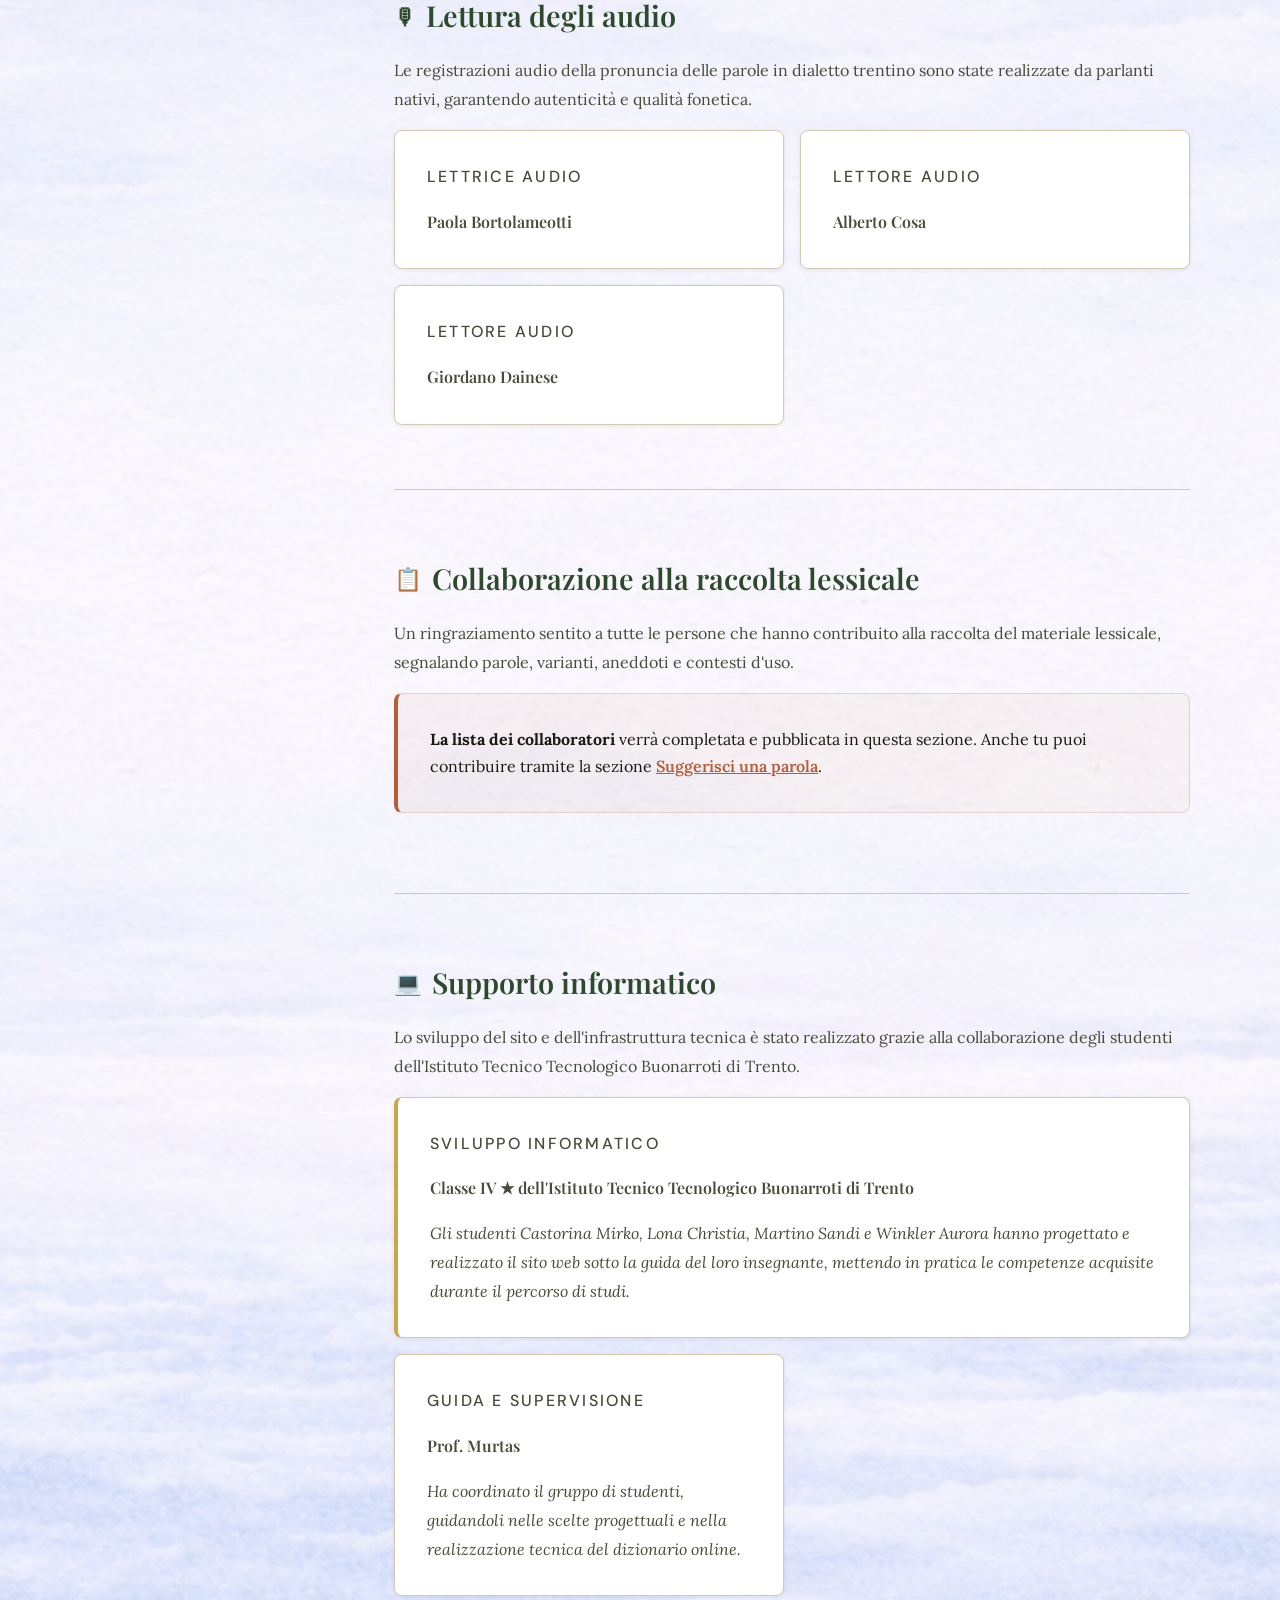
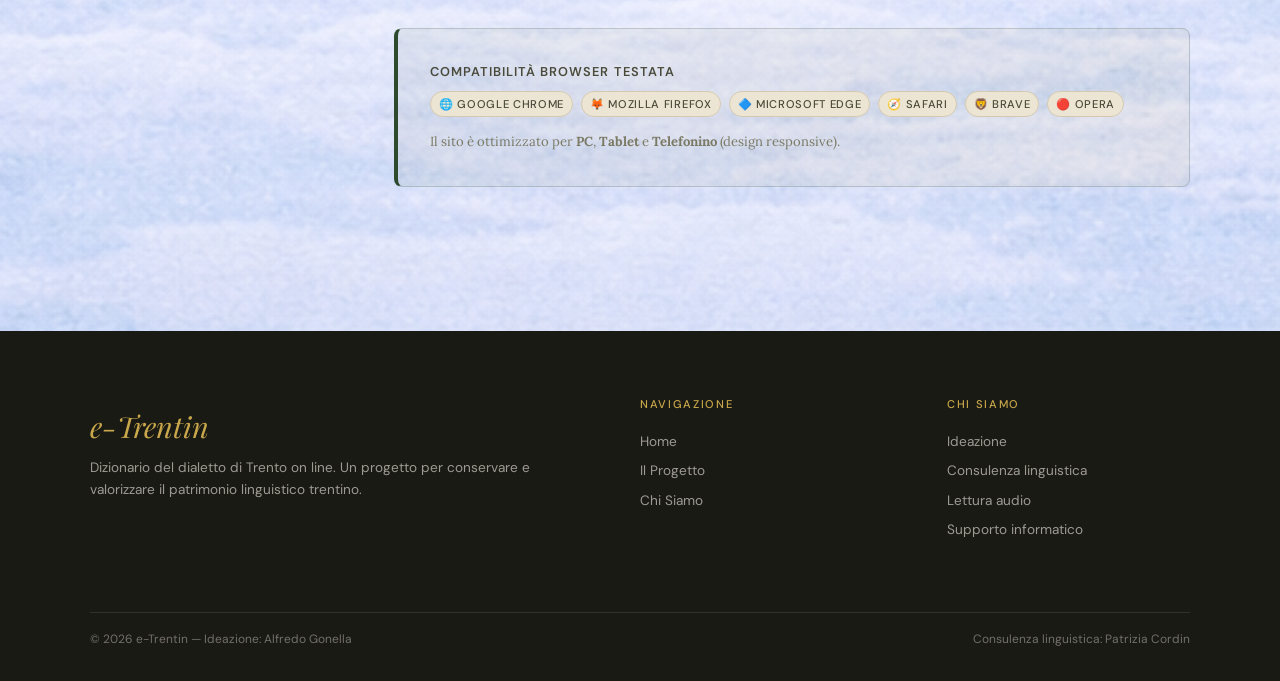
==== commit 33b6e106: "Modifiche finali" ====
--- a/SITO/chi-siamo.html
+++ b/SITO/chi-siamo.html
@@ -168,7 +168,7 @@
                 <p class="team-card-role">Sviluppo informatico</p>
                 <p class="team-card-name">Classe IV ★ dell'Istituto Tecnico Tecnologico Buonarroti di Trento</p>
                 <p class="team-card-detail">
-                  Gli studenti hanno progettato e realizzato il sito web sotto la guida del loro insegnante, mettendo in pratica le competenze acquisite durante il percorso di studi.
+                  Gli studenti Castorina Mirko, Lona Christia, Martino Sandi e Winkler Aurora hanno progettato e realizzato il sito web sotto la guida del loro insegnante, mettendo in pratica le competenze acquisite durante il percorso di studi.
                 </p>
               </div>
 
